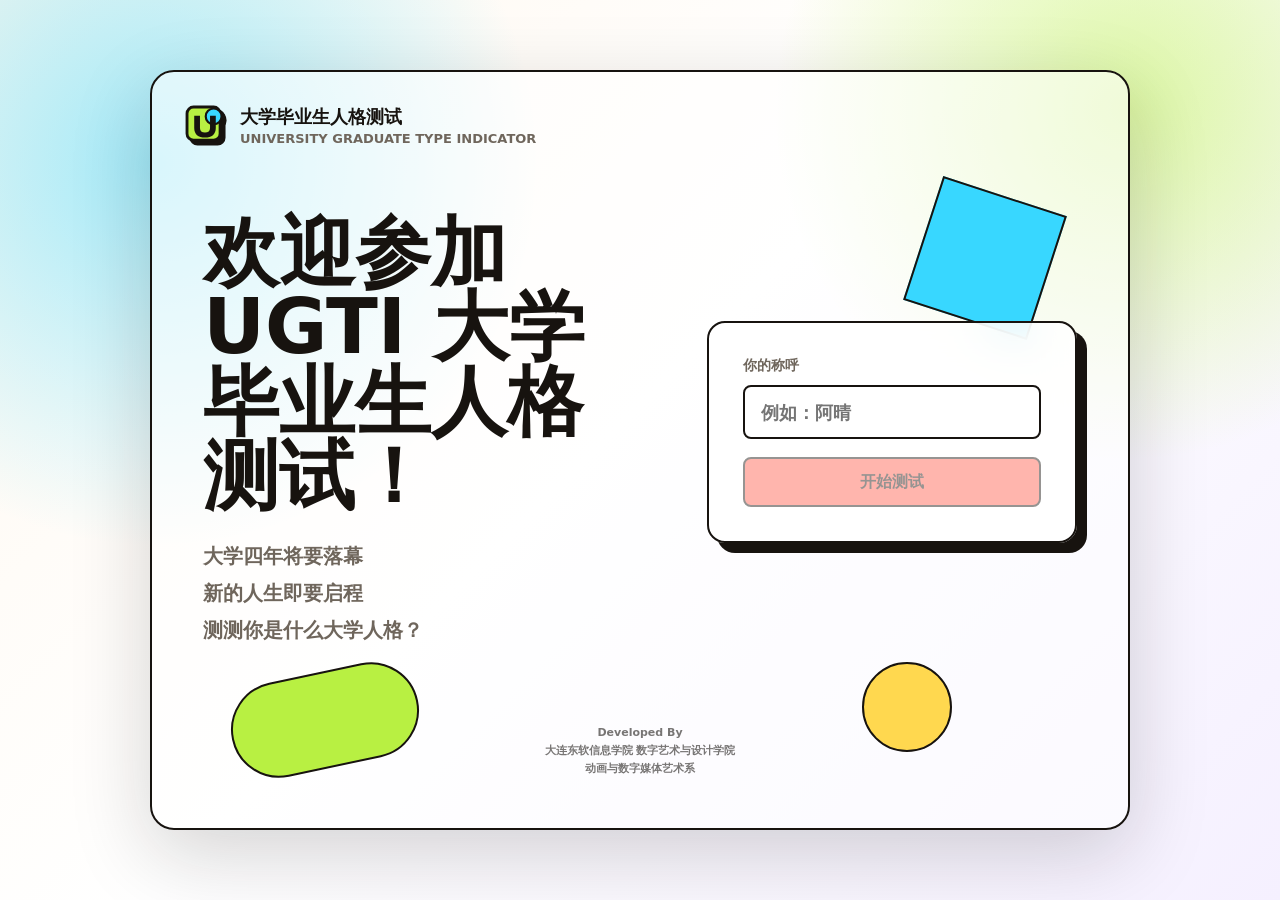
==== index.html @ d17284a1 "wechat compability fix" ====
<!doctype html>
<html lang="zh-CN">
  <head>
    <meta charset="UTF-8" />
    <meta name="viewport" content="width=device-width, initial-scale=1.0" />
    <title>UGTI 大学毕业生人格测试</title>
    <link rel="icon" href="./assets/favicon.svg?v=e572785f09d8" type="image/svg+xml" />
    <link rel="stylesheet" href="./styles.css?v=36c4cefc05f1" />
  </head>
  <body>
    <main class="app-shell">
      <section class="stage" aria-live="polite">
        <div class="geo geo-a"></div>
        <div class="geo geo-b"></div>
        <div class="geo geo-c"></div>

        <header class="topbar">
          <div class="brand-mark" aria-hidden="true">
            <img src="./assets/logo.svg?v=1ff8774a7447" alt="" />
          </div>
          <div>
            <p class="brand-title">大学毕业生人格测试</p>
            <p class="brand-subtitle">UNIVERSITY GRADUATE TYPE INDICATOR</p>
          </div>
        </header>

        <section id="welcomeView" class="view view-active">
          <div class="welcome-content">
            <div class="hero-copy">
              <h1>欢迎参加 UGTI 大学毕业生人格测试！</h1>
              <p>大学四年将要落幕<br />新的人生即要启程<br />测测你是什么大学人格？</p>
            </div>
            <form id="startForm" class="start-form">
              <label for="nickname">你的称呼</label>
              <input id="nickname" type="text" maxlength="16" autocomplete="nickname" placeholder="例如：阿晴" />
              <button id="startBtn" class="primary-btn" type="submit" disabled>开始测试</button>
            </form>
          </div>
          <footer class="credit">
            <span>Developed By</span>
            <span>大连东软信息学院 数字艺术与设计学院</span>
            <span>动画与数字媒体艺术系</span>
          </footer>
        </section>

        <section id="quizView" class="view">
          <div class="progress-wrap" aria-label="答题进度">
            <div class="progress-meta">
              <span id="progressText">第 1 / 16 题</span>
              <span id="progressPercent">6%</span>
            </div>
            <div class="progress-track">
              <div id="progressBar" class="progress-bar"></div>
            </div>
          </div>

          <article class="question-card">
            <p id="questionIndex" class="question-index">Question 01</p>
            <h2 id="questionTitle"></h2>
            <div id="options" class="options"></div>
          </article>

          <nav class="quiz-nav" aria-label="题目导航">
            <button id="prevBtn" class="ghost-btn" type="button">上一题</button>
            <button id="nextBtn" class="primary-btn" type="button" disabled>下一题</button>
          </nav>
        </section>

        <section id="resultView" class="view">
          <article id="resultCard" class="result-card">
            <div class="result-visual">
              <img id="resultImage" alt="人格形象图片" />
            </div>
            <div class="result-copy">
              <p id="resultNamePrefix" class="result-name-prefix"></p>
              <h2 id="resultName"></h2>
              <div id="resultTags" class="tags"></div>
              <div id="resultPortrait" class="portrait"></div>
              <p id="resultSlogan" class="slogan"></p>
              <p class="blessing">测试仅供娱乐，希望每一位毕业生都能不被标签束缚，能够肆意洒脱地享受你的人生！</p>
            </div>
          </article>

          <div class="result-actions">
            <button id="shareBtn" class="primary-btn" type="button">分享结果</button>
            <button id="restartBtn" class="ghost-btn" type="button">重新测试</button>
          </div>
          <div class="result-qr">
            <canvas id="resultQr" width="164" height="164" aria-label="当前页面二维码"></canvas>
            <p>扫码来测你的 UGTI</p>
          </div>
          <footer class="credit result-credit">
            <span>Developed By</span>
            <span>大连东软信息学院 数字艺术与设计学院</span>
            <span>动画与数字媒体艺术系</span>
          </footer>
        </section>
      </section>
    </main>

    <div id="wechatTip" class="wechat-tip" hidden>
      <div class="wechat-tip-card" role="status">
        <p>点击右上角⋯，在浏览器中打开此页面，体验更佳~</p>
      </div>
    </div>

    <div id="shareModal" class="share-modal" hidden>
      <div class="share-dialog" role="dialog" aria-modal="true" aria-label="分享图片预览">
        <button id="closeShareBtn" class="close-btn" type="button" aria-label="关闭分享图片">×</button>
        <img id="shareImage" class="share-preview" alt="测试结果分享图" />
        <p id="screenshotHint" class="screenshot-hint" aria-live="polite" hidden>可截屏保存测试结果</p>
        <a id="downloadShare" class="primary-btn" download="UGTI-大学毕业生人格测试.png">保存图片</a>
      </div>
    </div>

    <script src="./config/content.js?v=7b0a547c36ee"></script>
    <script src="./qr.js?v=c66b44b103f0"></script>
    <script src="./app.js?v=728ee1346a18"></script>
  </body>
</html>
---- styles.css ----
:root {
  color-scheme: light;
  --bg: #fff8ef;
  --ink: #17130f;
  --muted: #6f665c;
  --panel: rgba(255, 255, 255, 0.84);
  --line: rgba(23, 19, 15, 0.14);
  --coral: #ff5b4a;
  --lime: #b8f042;
  --cyan: #38d7ff;
  --violet: #7763ff;
  --yellow: #ffd84f;
  --shadow: 0 24px 80px rgba(23, 19, 15, 0.18);
  font-family: "PingFang SC", "Microsoft YaHei", "Noto Sans CJK SC", system-ui, sans-serif;
}

* {
  box-sizing: border-box;
}

body {
  margin: 0;
  min-height: 100vh;
  background:
    radial-gradient(circle at 12% 18%, rgba(56, 215, 255, 0.46), transparent 24rem),
    radial-gradient(circle at 88% 12%, rgba(184, 240, 66, 0.48), transparent 22rem),
    linear-gradient(135deg, #fff8ef 0%, #fff 48%, #f5f0ff 100%);
  color: var(--ink);
}

button,
input,
a {
  font: inherit;
}

button,
a {
  -webkit-tap-highlight-color: transparent;
}

.app-shell {
  min-height: 100vh;
  display: grid;
  place-items: center;
  padding: clamp(16px, 4vw, 48px);
}

.stage {
  position: relative;
  width: min(100%, 980px);
  min-height: min(760px, calc(100vh - 32px));
  overflow: hidden;
  border: 2px solid var(--ink);
  border-radius: 24px;
  background: rgba(255, 255, 255, 0.58);
  box-shadow: var(--shadow);
  transition: min-height 260ms ease;
}

.topbar {
  position: relative;
  z-index: 2;
  display: flex;
  align-items: center;
  gap: 12px;
  padding: clamp(18px, 3vw, 30px);
}

.brand-mark {
  width: 46px;
  height: 46px;
  display: grid;
  place-items: center;
}

.brand-mark img {
  width: 46px;
  height: 46px;
  display: block;
  filter: drop-shadow(4px 4px 0 var(--ink));
}

.brand-title,
.brand-subtitle {
  margin: 0;
}

.brand-title {
  font-size: 18px;
  font-weight: 950;
  letter-spacing: 0;
}

.brand-subtitle {
  margin-top: 2px;
  color: var(--muted);
  font-size: 13px;
  font-weight: 700;
}

.view {
  position: absolute;
  inset: 90px clamp(18px, 4vw, 58px) clamp(18px, 4vw, 54px);
  z-index: 2;
  display: grid;
  align-content: center;
  opacity: 0;
  transform: translateY(18px) scale(0.985);
  pointer-events: none;
  transition: opacity 360ms ease, transform 360ms ease;
}

.view-active {
  opacity: 1;
  transform: translateY(0) scale(1);
  pointer-events: auto;
}

.welcome-content {
  display: grid;
  grid-template-columns: 1.08fr 0.92fr;
  gap: clamp(24px, 6vw, 70px);
  align-items: center;
}

#welcomeView {
  align-content: center;
  padding-bottom: 74px;
}

.hero-copy h1 {
  max-width: 560px;
  margin: 0;
  font-size: clamp(38px, 7vw, 76px);
  line-height: 0.98;
  letter-spacing: 0;
}

.hero-copy p {
  max-width: 520px;
  margin: 24px 0 0;
  color: var(--muted);
  font-size: clamp(16px, 2vw, 20px);
  line-height: 1.85;
  font-weight: 650;
}

.credit {
  position: absolute;
  left: 0;
  right: 0;
  bottom: 0;
  display: grid;
  gap: 3px;
  justify-items: center;
  color: rgba(23, 19, 15, 0.58);
  font-size: 11px;
  line-height: 1.35;
  font-weight: 750;
  text-align: center;
  pointer-events: none;
}

.result-credit {
  position: static;
  margin-top: 18px;
}

.start-form {
  padding: clamp(22px, 4vw, 34px);
  border: 2px solid var(--ink);
  border-radius: 18px;
  background: var(--panel);
  backdrop-filter: blur(18px);
  box-shadow: 10px 10px 0 var(--ink);
}

.start-form label {
  display: block;
  margin-bottom: 10px;
  color: var(--muted);
  font-size: 14px;
  font-weight: 850;
}

.start-form input {
  width: 100%;
  height: 54px;
  padding: 0 16px;
  border: 2px solid var(--ink);
  border-radius: 8px;
  outline: none;
  background: #fff;
  font-size: 18px;
  font-weight: 850;
}

.start-form input:focus {
  box-shadow: 0 0 0 4px rgba(56, 215, 255, 0.32);
}

.primary-btn,
.ghost-btn {
  min-height: 50px;
  display: inline-flex;
  align-items: center;
  justify-content: center;
  border: 2px solid var(--ink);
  border-radius: 8px;
  color: var(--ink);
  font-size: 16px;
  font-weight: 950;
  text-decoration: none;
  cursor: pointer;
  transition: transform 180ms ease, box-shadow 180ms ease, opacity 180ms ease;
}

.primary-btn {
  background: var(--coral);
  box-shadow: 5px 5px 0 var(--ink);
}

.ghost-btn {
  background: rgba(255, 255, 255, 0.78);
}

.primary-btn:not(:disabled):hover,
.ghost-btn:not(:disabled):hover {
  transform: translate(-2px, -2px);
  box-shadow: 7px 7px 0 var(--ink);
}

.primary-btn:disabled,
.ghost-btn:disabled {
  cursor: not-allowed;
  opacity: 0.45;
  box-shadow: none;
}

.start-form .primary-btn {
  width: 100%;
  margin-top: 18px;
}

.progress-wrap {
  align-self: start;
  margin-bottom: 28px;
}

.progress-meta {
  display: flex;
  justify-content: space-between;
  margin-bottom: 10px;
  color: var(--muted);
  font-size: 14px;
  font-weight: 900;
}

.progress-track {
  height: 14px;
  overflow: hidden;
  border: 2px solid var(--ink);
  border-radius: 99px;
  background: #fff;
}

.progress-bar {
  width: 0;
  height: 100%;
  background: linear-gradient(90deg, var(--coral), var(--yellow), var(--lime), var(--cyan));
  transition: width 320ms ease;
}

.question-card {
  padding: clamp(22px, 4vw, 40px);
  border: 2px solid var(--ink);
  border-radius: 18px;
  background: var(--panel);
  box-shadow: 10px 10px 0 var(--ink);
}

.question-index {
  margin: 0 0 12px;
  color: var(--violet);
  font-size: 13px;
  font-weight: 950;
}

.question-card h2 {
  margin: 0 0 24px;
  font-size: clamp(24px, 4vw, 40px);
  line-height: 1.18;
}

.options {
  display: grid;
  gap: 12px;
}

.option-btn {
  width: 100%;
  min-height: 58px;
  padding: 14px 16px;
  border: 2px solid var(--ink);
  border-radius: 10px;
  background: #fff;
  color: var(--ink);
  text-align: left;
  font-size: 16px;
  font-weight: 850;
  cursor: pointer;
  transition: transform 180ms ease, background 180ms ease, box-shadow 180ms ease;
}

.option-btn:hover,
.option-btn.selected {
  transform: translate(-2px, -2px);
  background: var(--lime);
  box-shadow: 5px 5px 0 var(--ink);
}

.quiz-nav,
.result-actions {
  display: flex;
  gap: 12px;
  margin-top: 24px;
}

.quiz-nav button,
.result-actions button {
  flex: 1;
}

.result-qr {
  display: grid;
  justify-items: center;
  gap: 8px;
  margin-top: 22px;
}

.result-qr canvas {
  width: 118px;
  height: 118px;
  padding: 8px;
  border: 2px solid var(--ink);
  border-radius: 10px;
  background: #fff;
}

.result-qr p {
  margin: 0;
  color: var(--muted);
  font-size: 12px;
  font-weight: 850;
}

.result-card {
  display: grid;
  grid-template-columns: 300px 1fr;
  gap: clamp(20px, 4vw, 42px);
  align-items: center;
  padding: clamp(22px, 4vw, 36px);
  border: 2px solid var(--ink);
  border-radius: 18px;
  background: var(--panel);
  box-shadow: 10px 10px 0 var(--ink);
}

#resultView {
  align-content: start;
}

.result-visual {
  display: grid;
  place-items: center;
}

#resultImage {
  width: min(100%, 260px);
  aspect-ratio: 1;
  display: block;
  object-fit: contain;
}

.result-name-prefix {
  margin: 0 0 6px;
  color: var(--muted);
  font-size: 14px;
  font-weight: 900;
}

.result-copy h2 {
  margin: 0;
  font-size: clamp(34px, 6vw, 58px);
  line-height: 1;
}

.tags {
  display: flex;
  flex-wrap: wrap;
  gap: 8px;
  margin: 18px 0;
}

.tag {
  padding: 7px 10px;
  border: 2px solid var(--ink);
  border-radius: 8px;
  background: var(--cyan);
  font-size: 13px;
  font-weight: 950;
}

.portrait {
  color: #312b25;
  font-size: 16px;
  line-height: 1.85;
  font-weight: 650;
}

.portrait p,
.portrait ul {
  margin: 0 0 10px;
}

.portrait strong {
  color: var(--coral);
}

.slogan {
  margin: 18px 0 0;
  padding: 14px 16px;
  border-left: 6px solid var(--coral);
  background: rgba(255, 216, 79, 0.42);
  font-size: 18px;
  line-height: 1.5;
  font-weight: 950;
}

.blessing {
  margin: 16px 0 0;
  color: var(--muted);
  font-size: 14px;
  line-height: 1.7;
  font-weight: 700;
}

.geo {
  position: absolute;
  z-index: 1;
  border: 2px solid var(--ink);
  pointer-events: none;
}

.geo-a {
  right: 8%;
  top: 16%;
  width: 130px;
  height: 130px;
  background: var(--cyan);
  transform: rotate(18deg);
  animation: floatA 8s ease-in-out infinite;
}

.geo-b {
  left: 8%;
  bottom: 8%;
  width: 190px;
  height: 96px;
  border-radius: 96px;
  background: var(--lime);
  transform: rotate(-12deg);
  animation: floatB 9s ease-in-out infinite;
}

.geo-c {
  right: 18%;
  bottom: 10%;
  width: 90px;
  height: 90px;
  border-radius: 50%;
  background: var(--yellow);
  animation: floatA 7s ease-in-out infinite reverse;
}

.wechat-tip {
  position: fixed;
  inset: 0;
  z-index: 20;
  display: grid;
  place-items: center;
  padding: 24px;
  background: rgba(23, 19, 15, 0.38);
  backdrop-filter: blur(8px);
}

.wechat-tip[hidden] {
  display: none;
}

.wechat-tip-card {
  width: min(100%, 420px);
  padding: 24px 26px;
  border: 2px solid var(--ink);
  border-radius: 18px;
  background:
    radial-gradient(circle at 14% 12%, rgba(56, 215, 255, 0.42), transparent 7rem),
    radial-gradient(circle at 92% 18%, rgba(184, 240, 66, 0.48), transparent 8rem),
    linear-gradient(135deg, #fff8ef 0%, #fff 58%, #f5f0ff 100%);
  box-shadow: 10px 10px 0 var(--ink), var(--shadow);
  text-align: center;
}

.wechat-tip-card p {
  margin: 0;
  color: var(--ink);
  font-size: clamp(18px, 4vw, 24px);
  line-height: 1.55;
  font-weight: 950;
}

.share-modal {
  position: fixed;
  inset: 0;
  z-index: 10;
  display: grid;
  place-items: center;
  padding: 18px;
  background: rgba(23, 19, 15, 0.64);
}

.share-modal[hidden] {
  display: none;
}

.share-dialog {
  position: relative;
  width: min(100%, 440px);
  display: grid;
  gap: 14px;
}

.share-dialog img {
  width: 100%;
  border: 2px solid var(--ink);
  border-radius: 16px;
  background: #fff;
  box-shadow: var(--shadow);
}

.screenshot-hint {
  position: fixed;
  left: 50%;
  bottom: max(22px, env(safe-area-inset-bottom));
  z-index: 11;
  margin: 0;
  padding: 10px 16px;
  border: 2px solid var(--ink);
  border-radius: 999px;
  background: rgba(255, 248, 239, 0.94);
  box-shadow: 5px 5px 0 var(--ink);
  color: var(--ink);
  font-size: 15px;
  font-weight: 950;
  transform: translateX(-50%);
}

.screenshot-hint[hidden] {
  display: none;
}

.share-modal.wechat-share-mode {
  padding: 0;
  background: #17130f;
}

.share-modal.wechat-share-mode .share-dialog {
  width: 100vw;
  height: 100dvh;
  display: grid;
  place-items: center;
}

.share-modal.wechat-share-mode .share-dialog img {
  width: auto;
  max-width: 100vw;
  height: auto;
  max-height: 100dvh;
  border: 0;
  border-radius: 0;
  background: transparent;
  box-shadow: none;
  object-fit: contain;
}

.share-modal.wechat-share-mode .close-btn,
.share-modal.wechat-share-mode #downloadShare {
  display: none;
}

.close-btn {
  position: absolute;
  top: -14px;
  right: -14px;
  width: 42px;
  height: 42px;
  border: 2px solid var(--ink);
  border-radius: 50%;
  background: var(--coral);
  color: var(--ink);
  font-size: 28px;
  font-weight: 950;
  cursor: pointer;
}

@keyframes floatA {
  0%,
  100% {
    translate: 0 0;
  }
  50% {
    translate: 0 -18px;
  }
}

@keyframes floatB {
  0%,
  100% {
    translate: 0 0;
  }
  50% {
    translate: 18px 12px;
  }
}

@media (max-width: 760px) {
  .app-shell {
    padding: 0;
  }

  .stage {
    min-height: 100vh;
    border: 0;
    border-radius: 0;
  }

  .view {
    inset: 86px 18px 22px;
    align-content: start;
  }

  #welcomeView,
  .welcome-content,
  .result-card {
    grid-template-columns: 1fr;
  }

  #welcomeView {
    padding-bottom: 92px;
  }

  .hero-copy h1 {
    font-size: clamp(40px, 12vw, 58px);
  }

  .start-form,
  .question-card,
  .result-card {
    box-shadow: 6px 6px 0 var(--ink);
  }

  .quiz-nav,
  .result-actions {
    position: sticky;
    bottom: 0;
    padding-top: 10px;
    background: linear-gradient(180deg, transparent, rgba(255, 248, 239, 0.96) 32%);
  }
}

@media (prefers-reduced-motion: reduce) {
  *,
  *::before,
  *::after {
    animation-duration: 1ms !important;
    transition-duration: 1ms !important;
  }
}
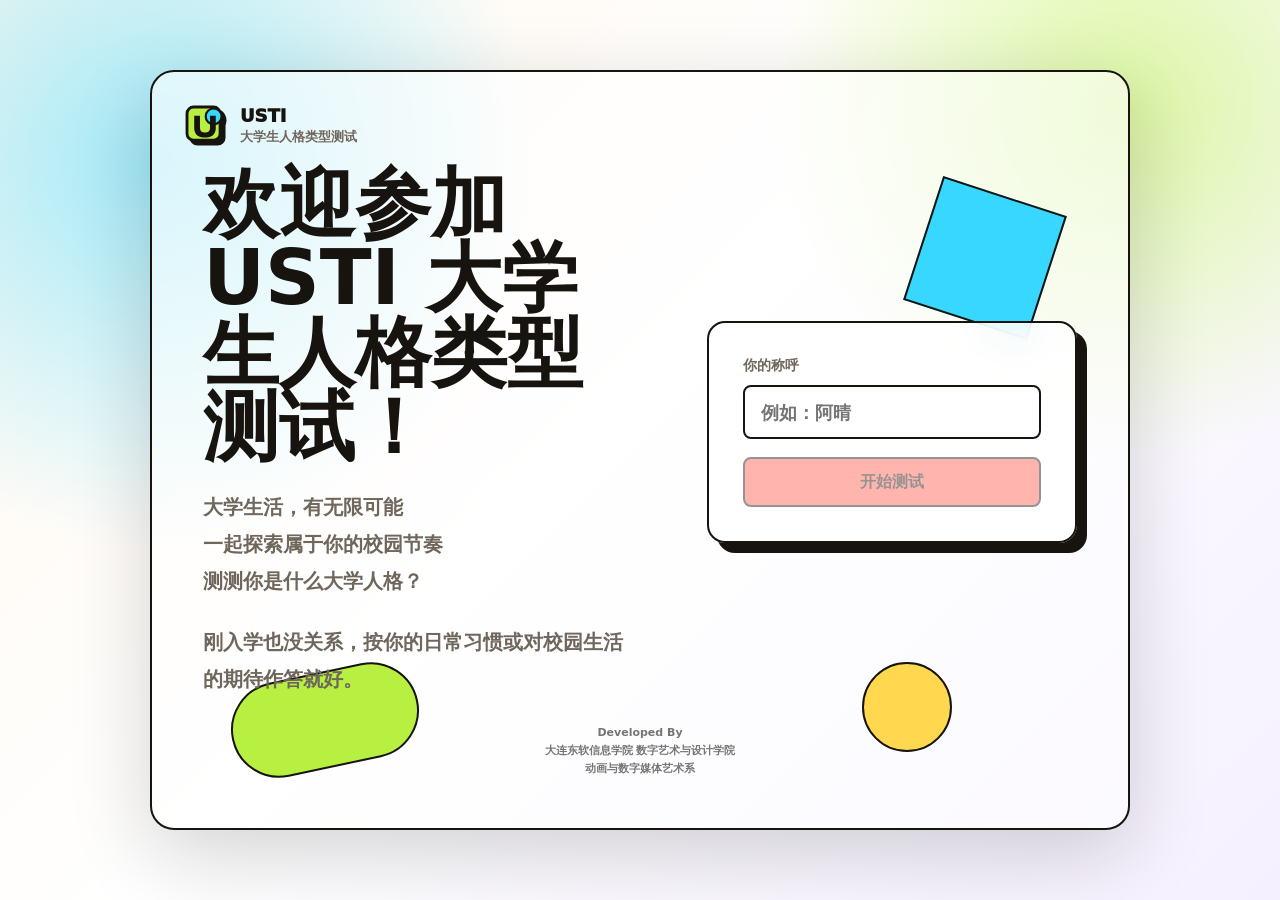
==== commit 4bbbaf7d: "USTI adaption" ====
--- a/index.html
+++ b/index.html
@@ -2,10 +2,11 @@
 <html lang="zh-CN">
   <head>
     <meta charset="UTF-8" />
+    <meta name="application-name" content="University Student Type Indicator" />
     <meta name="viewport" content="width=device-width, initial-scale=1.0" />
-    <title>UGTI 大学毕业生人格测试</title>
-    <link rel="icon" href="./assets/favicon.svg?v=e572785f09d8" type="image/svg+xml" />
-    <link rel="stylesheet" href="./styles.css?v=36c4cefc05f1" />
+    <title>USTI 大学生人格类型测试</title>
+    <link rel="icon" href="./assets/favicon.svg" type="image/svg+xml" />
+    <link rel="stylesheet" href="./styles.css?v=20260905-usti" />
   </head>
   <body>
     <main class="app-shell">
@@ -16,19 +17,20 @@
 
         <header class="topbar">
           <div class="brand-mark" aria-hidden="true">
-            <img src="./assets/logo.svg?v=1ff8774a7447" alt="" />
+            <img src="./assets/logo.svg" alt="" />
           </div>
           <div>
-            <p class="brand-title">大学毕业生人格测试</p>
-            <p class="brand-subtitle">UNIVERSITY GRADUATE TYPE INDICATOR</p>
+            <p class="brand-title" title="University Student Type Indicator">USTI</p>
+            <p class="brand-subtitle">大学生人格类型测试</p>
           </div>
         </header>
 
         <section id="welcomeView" class="view view-active">
           <div class="welcome-content">
             <div class="hero-copy">
-              <h1>欢迎参加 UGTI 大学毕业生人格测试！</h1>
-              <p>大学四年将要落幕<br />新的人生即要启程<br />测测你是什么大学人格？</p>
+              <h1>欢迎参加 USTI 大学生人格类型测试！</h1>
+              <p>大学生活，有无限可能<br />一起探索属于你的校园节奏<br />测测你是什么大学人格？</p>
+              <p>刚入学也没关系，按你的日常习惯或对校园生活的期待作答就好。</p>
             </div>
             <form id="startForm" class="start-form">
               <label for="nickname">你的称呼</label>
@@ -77,17 +79,13 @@
               <div id="resultTags" class="tags"></div>
               <div id="resultPortrait" class="portrait"></div>
               <p id="resultSlogan" class="slogan"></p>
-              <p class="blessing">测试仅供娱乐，希望每一位毕业生都能不被标签束缚，能够肆意洒脱地享受你的人生！</p>
+              <p class="blessing">测试仅供娱乐，愿每一位大学生都不被标签束缚，在校园里勇敢探索、自在成长；初入大学的你，也能找到自己的节奏与热爱！</p>
             </div>
           </article>
 
           <div class="result-actions">
             <button id="shareBtn" class="primary-btn" type="button">分享结果</button>
             <button id="restartBtn" class="ghost-btn" type="button">重新测试</button>
-          </div>
-          <div class="result-qr">
-            <canvas id="resultQr" width="164" height="164" aria-label="当前页面二维码"></canvas>
-            <p>扫码来测你的 UGTI</p>
           </div>
           <footer class="credit result-credit">
             <span>Developed By</span>
@@ -98,23 +96,15 @@
       </section>
     </main>
 
-    <div id="wechatTip" class="wechat-tip" hidden>
-      <div class="wechat-tip-card" role="status">
-        <p>点击右上角⋯，在浏览器中打开此页面，体验更佳~</p>
-      </div>
-    </div>
-
     <div id="shareModal" class="share-modal" hidden>
       <div class="share-dialog" role="dialog" aria-modal="true" aria-label="分享图片预览">
         <button id="closeShareBtn" class="close-btn" type="button" aria-label="关闭分享图片">×</button>
         <img id="shareImage" class="share-preview" alt="测试结果分享图" />
-        <p id="screenshotHint" class="screenshot-hint" aria-live="polite" hidden>可截屏保存测试结果</p>
-        <a id="downloadShare" class="primary-btn" download="UGTI-大学毕业生人格测试.png">保存图片</a>
+        <a id="downloadShare" class="primary-btn" download="USTI-大学生人格类型测试.png">保存图片</a>
       </div>
     </div>
 
-    <script src="./config/content.js?v=7b0a547c36ee"></script>
-    <script src="./qr.js?v=c66b44b103f0"></script>
-    <script src="./app.js?v=728ee1346a18"></script>
+    <script src="./config/content.js?v=20260905-usti"></script>
+    <script src="./app.js?v=20260905-usti"></script>
   </body>
 </html>
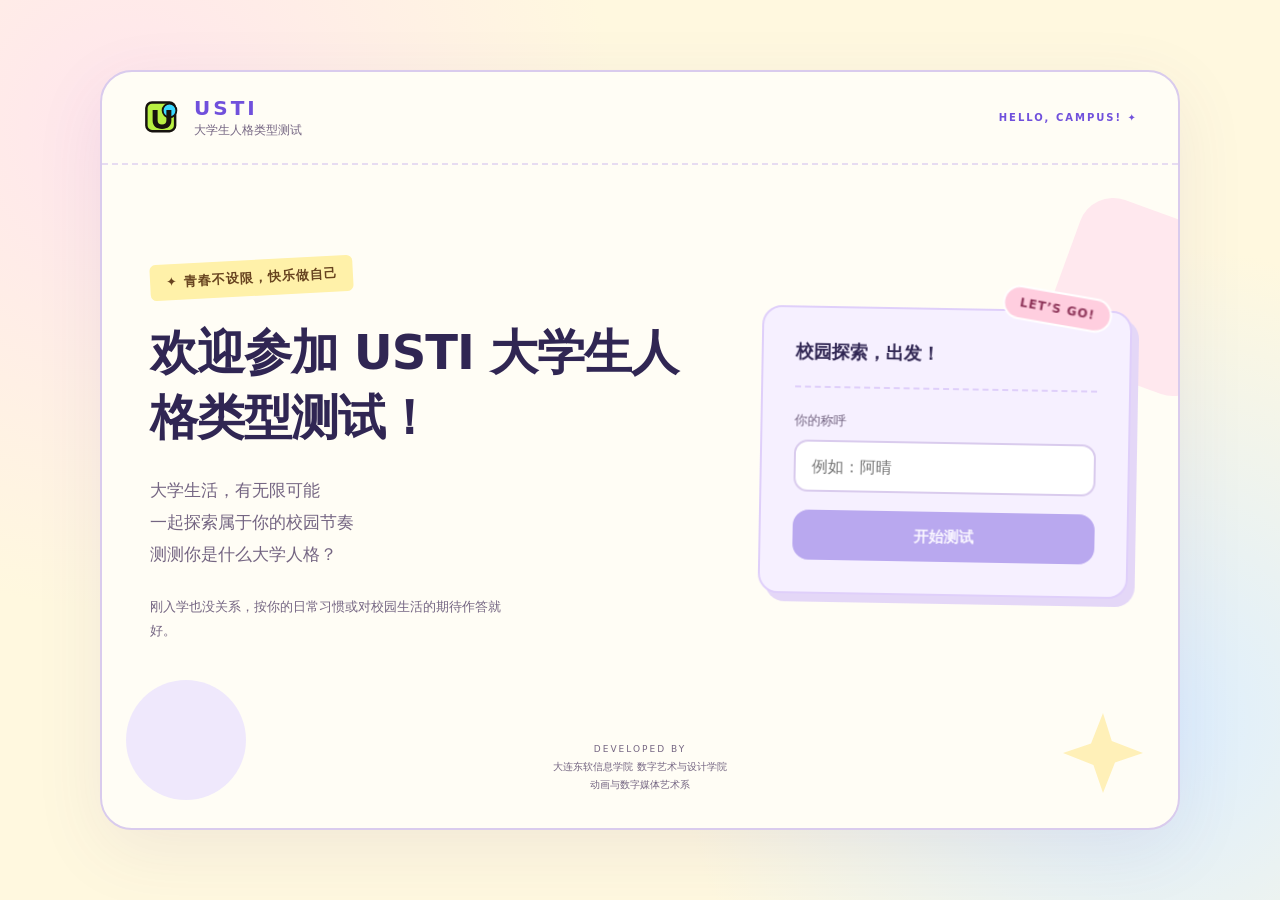
==== commit 286ce2bc: "visual re-design; monetag verification" ====
--- a/index.html
+++ b/index.html
@@ -6,7 +6,7 @@
     <meta name="viewport" content="width=device-width, initial-scale=1.0" />
     <title>USTI 大学生人格类型测试</title>
     <link rel="icon" href="./assets/favicon.svg" type="image/svg+xml" />
-    <link rel="stylesheet" href="./styles.css?v=20260905-usti" />
+    <link rel="stylesheet" href="./styles.css?v=20260905-usti-playful" />
   </head>
   <body>
     <main class="app-shell">
@@ -104,7 +104,7 @@
       </div>
     </div>
 
-    <script src="./config/content.js?v=20260905-usti"></script>
-    <script src="./app.js?v=20260905-usti"></script>
+    <script src="./config/content.js?v=20260905-usti-playful"></script>
+    <script src="./app.js?v=20260905-usti-playful"></script>
   </body>
 </html>
--- a/styles.css
+++ b/styles.css
@@ -1,6 +1,6 @@
 :root {
   color-scheme: light;
-  --bg: #fff8ef;
+  --bg: #f3f5f0;
   --ink: #17130f;
   --muted: #6f665c;
   --panel: rgba(255, 255, 255, 0.84);
@@ -332,29 +332,6 @@
   flex: 1;
 }
 
-.result-qr {
-  display: grid;
-  justify-items: center;
-  gap: 8px;
-  margin-top: 22px;
-}
-
-.result-qr canvas {
-  width: 118px;
-  height: 118px;
-  padding: 8px;
-  border: 2px solid var(--ink);
-  border-radius: 10px;
-  background: #fff;
-}
-
-.result-qr p {
-  margin: 0;
-  color: var(--muted);
-  font-size: 12px;
-  font-weight: 850;
-}
-
 .result-card {
   display: grid;
   grid-template-columns: 300px 1fr;
@@ -381,6 +358,9 @@
   aspect-ratio: 1;
   display: block;
   object-fit: contain;
+  border: 2px solid var(--ink);
+  border-radius: 18px;
+  background: #fff;
 }
 
 .result-name-prefix {
@@ -484,42 +464,6 @@
   animation: floatA 7s ease-in-out infinite reverse;
 }
 
-.wechat-tip {
-  position: fixed;
-  inset: 0;
-  z-index: 20;
-  display: grid;
-  place-items: center;
-  padding: 24px;
-  background: rgba(23, 19, 15, 0.38);
-  backdrop-filter: blur(8px);
-}
-
-.wechat-tip[hidden] {
-  display: none;
-}
-
-.wechat-tip-card {
-  width: min(100%, 420px);
-  padding: 24px 26px;
-  border: 2px solid var(--ink);
-  border-radius: 18px;
-  background:
-    radial-gradient(circle at 14% 12%, rgba(56, 215, 255, 0.42), transparent 7rem),
-    radial-gradient(circle at 92% 18%, rgba(184, 240, 66, 0.48), transparent 8rem),
-    linear-gradient(135deg, #fff8ef 0%, #fff 58%, #f5f0ff 100%);
-  box-shadow: 10px 10px 0 var(--ink), var(--shadow);
-  text-align: center;
-}
-
-.wechat-tip-card p {
-  margin: 0;
-  color: var(--ink);
-  font-size: clamp(18px, 4vw, 24px);
-  line-height: 1.55;
-  font-weight: 950;
-}
-
 .share-modal {
   position: fixed;
   inset: 0;
@@ -547,56 +491,6 @@
   border-radius: 16px;
   background: #fff;
   box-shadow: var(--shadow);
-}
-
-.screenshot-hint {
-  position: fixed;
-  left: 50%;
-  bottom: max(22px, env(safe-area-inset-bottom));
-  z-index: 11;
-  margin: 0;
-  padding: 10px 16px;
-  border: 2px solid var(--ink);
-  border-radius: 999px;
-  background: rgba(255, 248, 239, 0.94);
-  box-shadow: 5px 5px 0 var(--ink);
-  color: var(--ink);
-  font-size: 15px;
-  font-weight: 950;
-  transform: translateX(-50%);
-}
-
-.screenshot-hint[hidden] {
-  display: none;
-}
-
-.share-modal.wechat-share-mode {
-  padding: 0;
-  background: #17130f;
-}
-
-.share-modal.wechat-share-mode .share-dialog {
-  width: 100vw;
-  height: 100dvh;
-  display: grid;
-  place-items: center;
-}
-
-.share-modal.wechat-share-mode .share-dialog img {
-  width: auto;
-  max-width: 100vw;
-  height: auto;
-  max-height: 100dvh;
-  border: 0;
-  border-radius: 0;
-  background: transparent;
-  box-shadow: none;
-  object-fit: contain;
-}
-
-.share-modal.wechat-share-mode .close-btn,
-.share-modal.wechat-share-mode #downloadShare {
-  display: none;
 }
 
 .close-btn {
@@ -687,3 +581,130 @@
     transition-duration: 1ms !important;
   }
 }
+/* USTI campus journal visual system */
+:root { --ink: #203c42; --muted: #627577; --panel: #fff; --line: #dbe4df; --coral: #216653; --lime: #e9f1e9; --cyan: #e9f1e9; --violet: #216653; --yellow: #f8f3e8; --shadow: 0 18px 60px #203c420d; }
+body { background: #f3f5f0; }
+.app-shell { padding: 32px; }
+.stage { width: min(100%, 1080px); border: 1px solid var(--line); border-radius: 28px; background: #fcfdf9; }
+.topbar { padding: 24px 40px; border-bottom: 1px solid var(--line); }
+.topbar::after { content: "CAMPUS / SELF DISCOVERY"; margin-left: auto; color: var(--muted); font-size: 10px; letter-spacing: 2px; }
+.brand-mark, .brand-mark img { width: 40px; height: 40px; filter: none; }
+.brand-title { font-size: 20px; font-weight: 800; letter-spacing: 3px; }
+.brand-subtitle { font-size: 12px; font-weight: 400; }
+.view { inset: 120px 48px 36px; display: none; transform: none; }
+.view-active { display: grid; }
+.welcome-content { grid-template-columns: 1.2fr .8fr; gap: 56px; }
+#welcomeView { padding-bottom: 80px; }
+.hero-copy::before { content: "发现自己 · 从校园开始"; display: block; margin-bottom: 24px; color: var(--coral); font-size: 13px; letter-spacing: 3px; }
+.hero-copy h1 { font-size: clamp(32px, 4vw, 48px); line-height: 1.35; font-weight: 750; letter-spacing: -1px; }
+.hero-copy p { font-size: 17px; font-weight: 400; line-height: 1.9; }
+.hero-copy p + p { font-size: 13px; max-width: 360px; }
+.credit { color: var(--muted); font-size: 10px; font-weight: 400; line-height: 1.5; }
+.credit span:first-child { text-transform: uppercase; letter-spacing: 2px; font-size: 9px; }
+.start-form, .question-card, .result-card { border: 1px solid var(--line); border-radius: 20px; box-shadow: var(--shadow); background: white; }
+.start-form { padding: 32px; }
+.start-form::before { content: "你的校园探索手册"; display: block; padding-bottom: 22px; margin-bottom: 24px; border-bottom: 1px solid var(--line); font-size: 19px; font-weight: 700; }
+.start-form label { font-size: 13px; font-weight: 500; }
+.start-form input { height: 52px; border: 1px solid #bccdc5; border-radius: 10px; background: #fafcf9; color: var(--ink); font-size: 16px; font-weight: 500; }
+.start-form input:focus { box-shadow: 0 0 0 3px #21665320; }
+button:focus-visible, a:focus-visible { outline: 3px solid #b77e35; outline-offset: 4px; }
+.primary-btn, .ghost-btn { padding: 12px 20px; border: 1px solid var(--line); border-radius: 10px; font-size: 15px; font-weight: 650; box-shadow: none; }
+.primary-btn { color: #fff; border-color: var(--coral); }
+.primary-btn:not(:disabled):hover { background: #174e3f; transform: translateY(-2px); box-shadow: none; }
+.ghost-btn:not(:disabled):hover { background: var(--lime); transform: none; box-shadow: none; }
+.progress-meta { font-size: 12px; font-weight: 500; }
+.progress-track { height: 5px; border: 0; background: #e0e8e2; }
+.progress-bar { background: var(--coral); }
+.question-index { color: var(--coral); font-size: 12px; letter-spacing: 2px; text-transform: uppercase; font-weight: 600; }
+.question-card h2 { font-size: clamp(23px, 3vw, 32px); line-height: 1.5; font-weight: 650; }
+.options { counter-reset: option; gap: 10px; }
+.option-btn { counter-increment: option; display: flex; align-items: center; gap: 14px; padding: 14px 18px; border: 1px solid var(--line); border-radius: 12px; background: #fcfdfb; font-size: 15px; font-weight: 500; line-height: 1.6; }
+.option-btn::before { content: counter(option, upper-alpha); display: grid; place-items: center; flex: 0 0 28px; height: 28px; border-radius: 50%; background: var(--lime); color: var(--coral); font-size: 12px; }
+.option-btn:hover, .option-btn.selected { background: #edf5ee; border-color: var(--coral); box-shadow: none; transform: none; }
+.option-btn.selected::before { background: var(--coral); color: white; }
+.result-card { grid-template-columns: 260px 1fr; gap: 36px; padding: 32px; }
+.result-visual { padding: 16px; border-radius: 140px 140px 20px 20px; background: var(--lime); }
+#resultImage { border: 0; border-radius: 16px; }
+.result-name-prefix { font-weight: 500; font-size: 13px; margin-bottom: 12px; }
+.result-copy h2 { font-size: clamp(30px, 4vw, 46px); line-height: 1.25; }
+.tag { border: 0; border-radius: 24px; padding: 6px 12px; color: var(--coral); font-size: 12px; font-weight: 500; }
+.portrait { color: #435b5e; font-size: 15px; line-height: 1.9; font-weight: 400; }
+.slogan { border-left: 3px solid #b77e35; background: #f8f3e8; font-size: 17px; line-height: 1.7; font-weight: 650; }
+.blessing { font-size: 12px; line-height: 1.9; font-weight: 400; }
+.geo { border: 1px solid #dce6dc; border-radius: 50%; background: transparent; transform: none; animation: none; }
+.geo-a { width: 480px; height: 480px; right: -180px; top: 180px; }
+.geo-b { width: 380px; height: 380px; left: auto; right: -130px; top: 230px; bottom: auto; }
+.geo-c { width: 280px; height: 280px; right: -80px; top: 280px; bottom: auto; }
+.share-modal { overflow-y: auto; padding: 28px; background: #152d37b3; backdrop-filter: blur(8px); }
+.share-dialog img { max-height: calc(100dvh - 140px); object-fit: contain; border: 0; background: #fcfdf9; }
+.close-btn { border: 1px solid var(--line); background: white; font-weight: 400; }
+@media (max-width: 760px) {
+ .app-shell { padding: 0; }
+ .stage { border: 0; border-radius: 0; }
+ .topbar { padding: 20px 22px; }
+ .topbar::after { content: "SELF DISCOVERY"; font-size: 8px; letter-spacing: 1px; }
+ .view { inset: 110px 22px 24px; }
+ .welcome-content, .result-card { grid-template-columns: 1fr; gap: 28px; }
+ #welcomeView { padding-bottom: 90px; }
+ .hero-copy::before { margin-bottom: 16px; font-size: 11px; }
+ .hero-copy h1 { font-size: clamp(30px, 8vw, 42px); }
+ .hero-copy p { margin-top: 18px; font-size: 15px; }
+ .start-form, .result-card { padding: 24px; }
+ .start-form::before { padding-bottom: 16px; margin-bottom: 18px; }
+ .result-visual { width: 220px; justify-self: center; }
+ .quiz-nav, .result-actions { padding: 12px 0; background: #fcfdf9f5; }
+ .option-btn { padding: 12px; font-size: 14px; }
+}
+/* Playful campus sticker theme */
+:root { --ink: #302653; --muted: #746582; --coral: #7050dc; --lime: #fff1a9; --cyan: #e5ddff; --violet: #7050dc; --line: #ded3f1; --shadow: 0 14px 35px #7050dc12; }
+body { background: radial-gradient(circle at 10% 14%, #ffe5ed 0, transparent 35%), radial-gradient(circle at 90% 80%, #dceeff 0, transparent 35%), #fff8df; }
+.stage { background: #fffdf5; border: 2px solid #d9cbed; border-radius: 32px; box-shadow: 0 20px 70px #58418b16; }
+.topbar { border-bottom: 2px dashed #e7dcf1; }
+.topbar::after { content: "HELLO, CAMPUS! ✦"; color: #7050dc; font-weight: 800; letter-spacing: 2px; }
+.brand-title { color: #7050dc; }
+.hero-copy::before { content: "✦ 青春不设限，快乐做自己"; display: inline-block; padding: 9px 16px; border-radius: 6px; background: #fff1a9; color: #67431f; transform: rotate(-3deg); font-weight: 750; letter-spacing: 1px; }
+.hero-copy h1 { color: #302653; line-height: 1.35; }
+.hero-copy p { color: #746582; }
+.start-form { position: relative; border: 2px solid #dfcffa; background: #f6f0ff; box-shadow: 7px 8px 0 #e4d7f7; transform: rotate(1deg); }
+.start-form::after { content: "LET’S GO!"; position: absolute; top: -20px; right: 18px; padding: 8px 15px; background: #ffcedf; color: #8b3156; border: 2px solid #fff; border-radius: 30px; transform: rotate(9deg); font-size: 12px; font-weight: 850; letter-spacing: 1px; }
+.start-form::before { content: "校园探索，出发！"; border-bottom: 2px dashed #dfcffa; font-size: 18px; }
+.start-form input { background: white; border: 2px solid #d9cbed; border-radius: 14px; }
+.start-form input:focus { box-shadow: 0 0 0 4px #ffd8e680; }
+.primary-btn, .ghost-btn { border-radius: 16px; font-weight: 750; border-width: 2px; }
+.primary-btn { background: #7050dc; border-color: #7050dc; box-shadow: 0 4px 0 #5139a7; }
+.primary-btn:not(:disabled):hover { background: #805fea; transform: translateY(-3px); box-shadow: 0 7px 0 #5139a7; }
+.primary-btn:not(:disabled):active { transform: translateY(2px); box-shadow: 0 1px 0 #5139a7; }
+.ghost-btn { background: #fff5cf; border-color: #efdfa4; }
+.ghost-btn:not(:disabled):hover { background: #ffedaa; transform: translateY(-2px); }
+.progress-track { height: 10px; background: #eee6f7; }
+.progress-bar { background: linear-gradient(90deg, #9e82f0, #e890c3, #f4bf5a); }
+.question-card { border: 2px solid #e1d4f2; box-shadow: 6px 7px 0 #eee4f6; border-radius: 24px; }
+.question-index { display: inline-block; width: fit-content; padding: 7px 12px; border-radius: 8px; background: #fff1a9; color: #76571c; transform: rotate(-2deg); }
+.option-btn { border: 2px solid #e6dff0; background: #fff; border-radius: 16px; }
+.option-btn::before { background: #e9e0ff; color: #7050dc; font-weight: 800; border-radius: 9px; }
+.option-btn:nth-child(2n)::before { background: #ffe0eb; color: #a4466c; }
+.option-btn:nth-child(3n)::before { background: #dceeff; color: #316b9e; }
+.option-btn:hover, .option-btn.selected { background: #f3ecff; border-color: #9d7be2; transform: translateX(3px); }
+.option-btn.selected::before { background: #7050dc; color: white; }
+.result-card { border: 2px solid #e1d4f2; box-shadow: 7px 8px 0 #eee4f6; }
+.result-visual { background: #ffebad; border-radius: 36px; transform: rotate(-3deg); border: 3px solid #fff; box-shadow: 4px 5px 0 #f1d98d; }
+#resultImage { transform: rotate(3deg); }
+.result-copy h2 { color: #7050dc; }
+.tag { background: #eee4ff; color: #6a43a6; font-weight: 650; }
+.tag:nth-child(2n) { background: #ffe0eb; color: #943858; }
+.tag:nth-child(3n) { background: #dceeff; color: #316b9e; }
+.slogan { background: #fff2bb; border-left: 4px solid #edb34c; border-radius: 0 14px 14px 0; }
+.geo { border: 0; opacity: .7; }
+.geo-a { width: 170px; height: 170px; right: -50px; top: 140px; background: #ffe0eb; border-radius: 35px; transform: rotate(20deg); }
+.geo-b { width: 120px; height: 120px; left: 24px; right: auto; top: auto; bottom: 28px; background: #e9e0ff; border-radius: 50%; }
+.geo-c { width: 80px; height: 80px; right: 35px; top: auto; bottom: 35px; background: #ffec9e; clip-path: polygon(50% 0,61% 35%,100% 50%,65% 62%,50% 100%,38% 65%,0 50%,35% 38%); }
+.share-modal { background: #302653aa; }
+.close-btn { background: #ffe0eb; color: #6a3158; border-color: #fff; }
+@media (max-width: 760px) {
+ .stage { border: 0; border-radius: 0; }
+ .topbar::after { content: "HELLO, CAMPUS!"; font-size: 8px; letter-spacing: 1px; }
+ .hero-copy::before { font-size: 11px; }
+ .start-form { margin: 8px 3px 0; }
+ .quiz-nav, .result-actions { background: #fffdf5f5; }
+ .result-visual { margin: 4px 0 12px; }
+}
